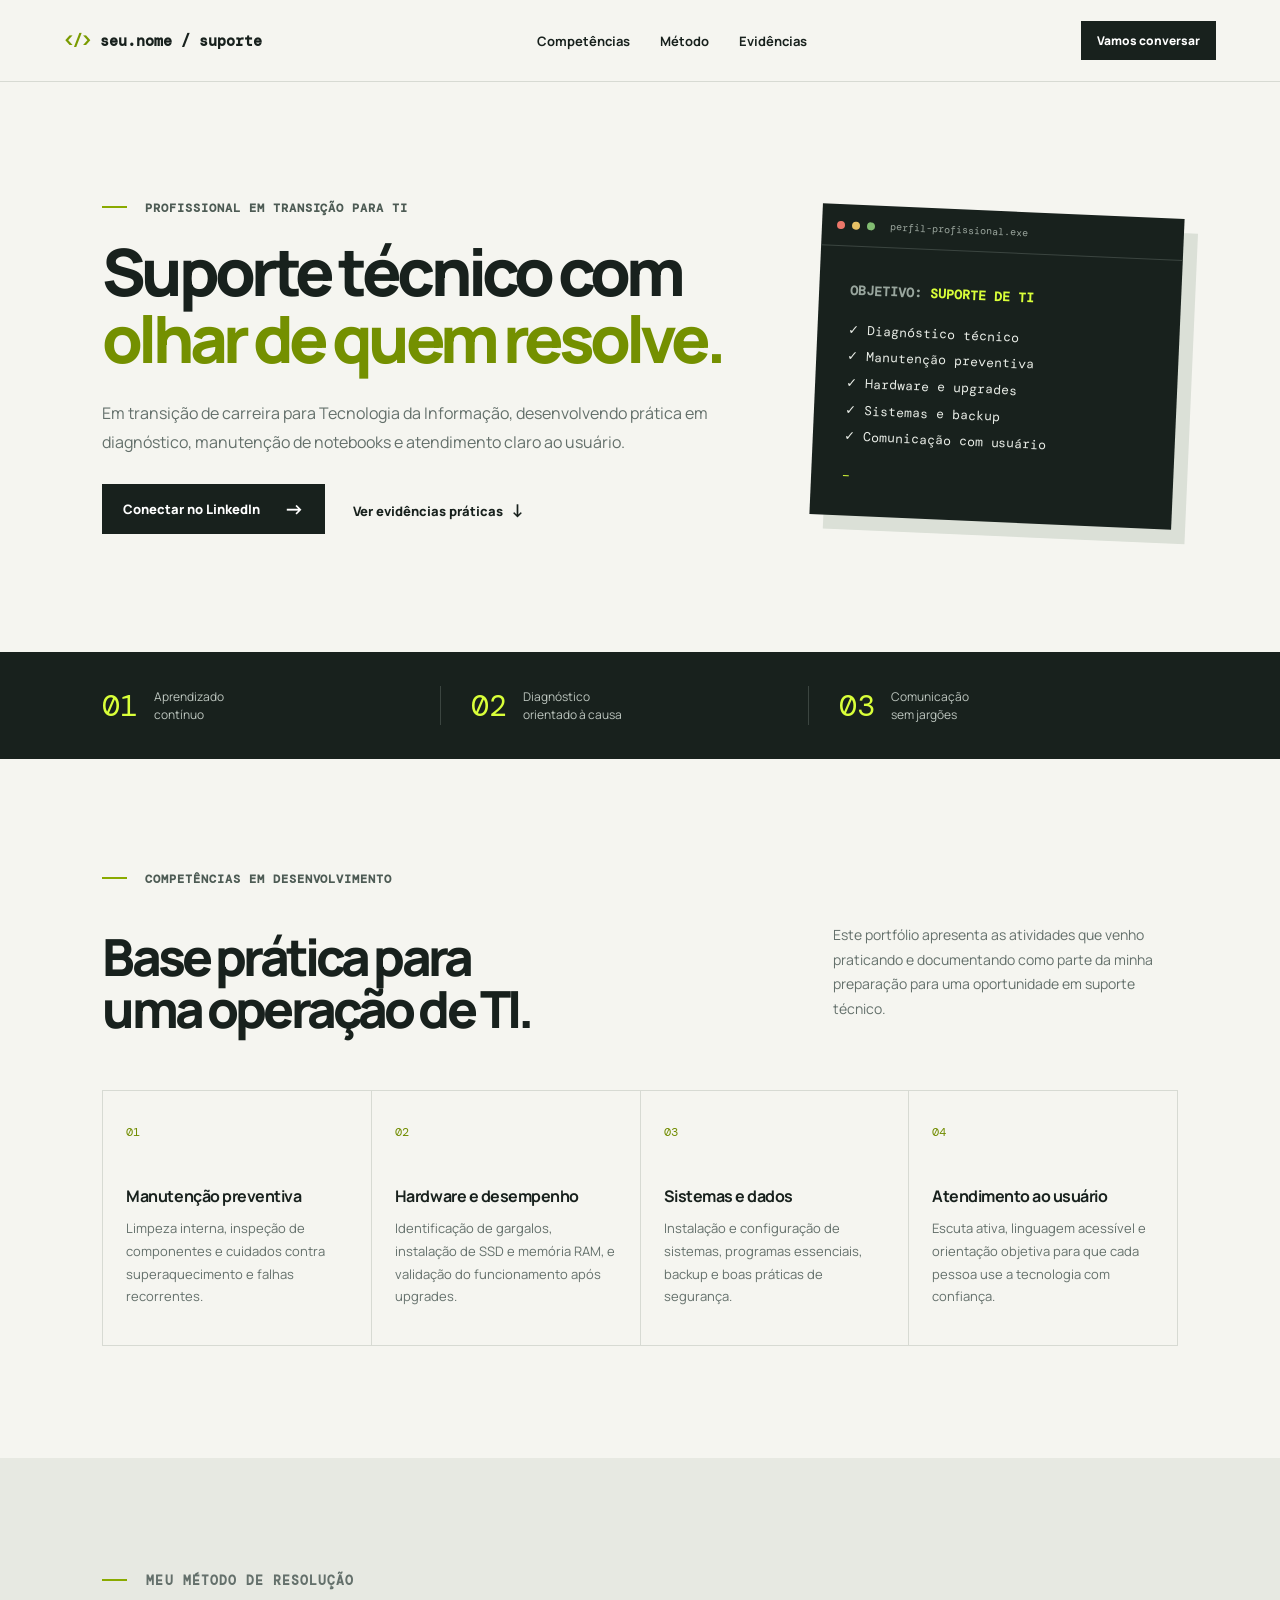
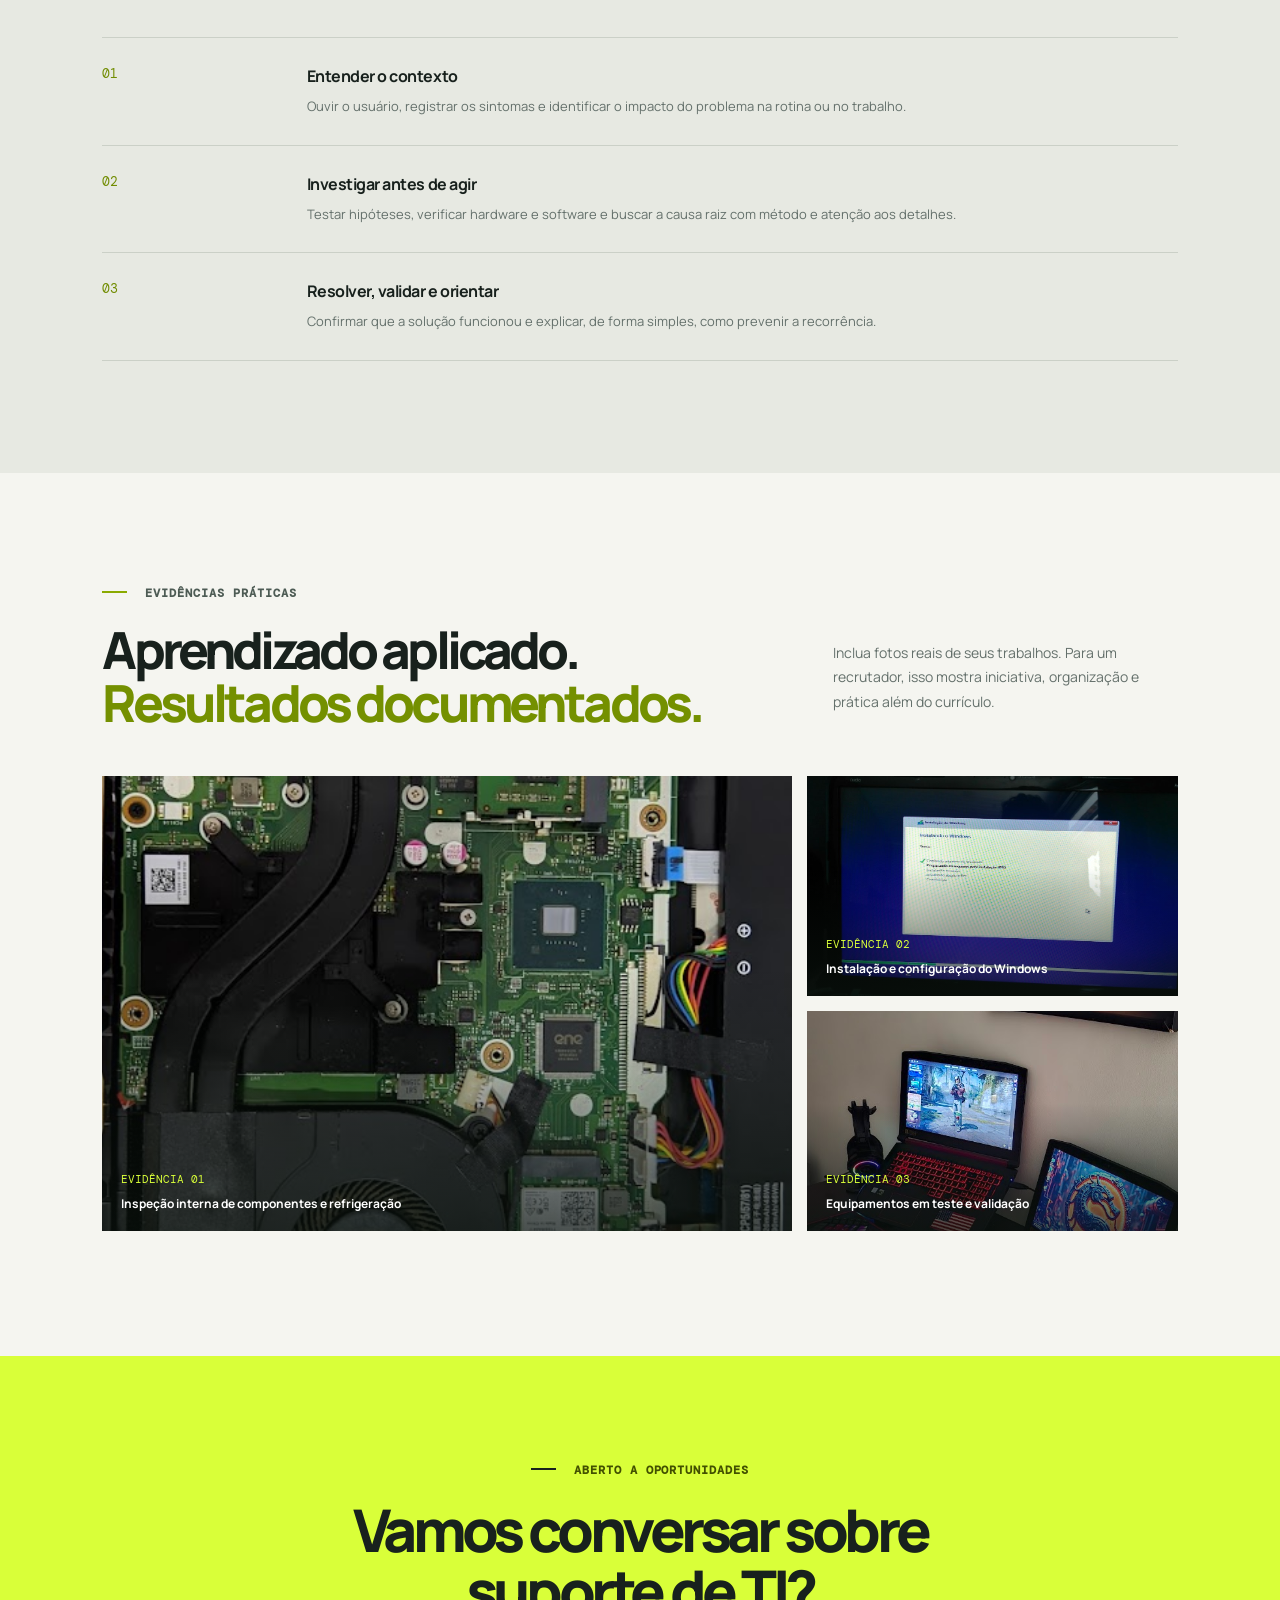
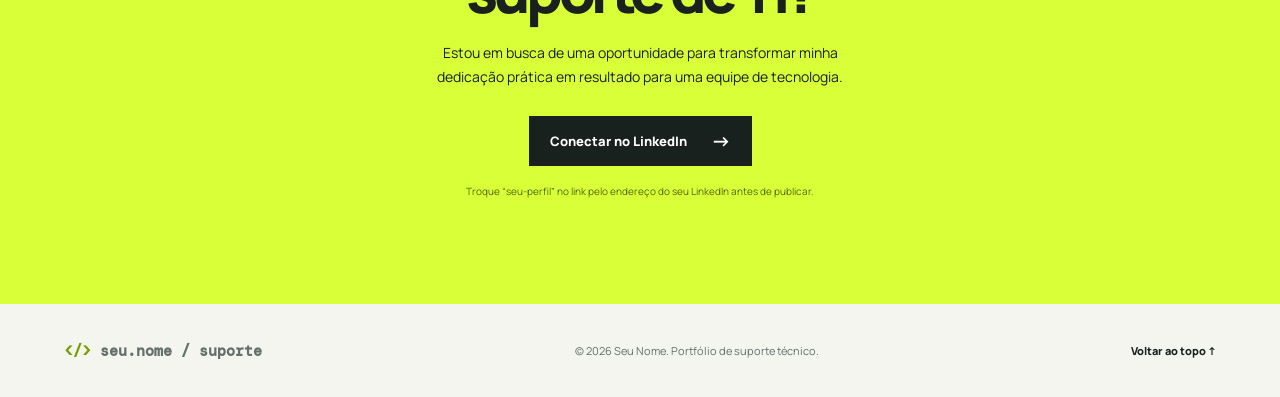
==== index.html @ 0bfc8af4 "Add files via upload" ====
<!doctype html>
<html lang="pt-BR">
  <head>
    <meta charset="UTF-8" />
    <meta name="viewport" content="width=device-width, initial-scale=1.0" />
    <meta name="description" content="Portfólio profissional de suporte técnico: diagnóstico, manutenção de notebooks e atendimento ao usuário." />
    <title>Seu Nome | Portfólio de Suporte Técnico</title>
    <link rel="preconnect" href="https://fonts.googleapis.com" />
    <link rel="preconnect" href="https://fonts.gstatic.com" crossorigin />
    <link href="https://fonts.googleapis.com/css2?family=DM+Mono&family=Manrope:wght@400;500;600;700;800&display=swap" rel="stylesheet" />
    <link rel="stylesheet" href="style.css" />
    <link rel="stylesheet" href="gallery.css" />
  </head>
  <body>
    <header class="topbar">
      <a class="brand" href="#inicio"><span>&lt;/&gt;</span> seu.nome / suporte</a>
      <nav aria-label="Navegação principal">
        <a href="#competencias">Competências</a>
        <a href="#metodo">Método</a>
        <a href="#projetos">Evidências</a>
      </nav>
      <a class="button button-small" href="#contato">Vamos conversar</a>
    </header>

    <main>
      <section class="hero" id="inicio">
        <div class="hero-copy">
          <p class="eyebrow"><span></span> PROFISSIONAL EM TRANSIÇÃO PARA TI</p>
          <h1>Suporte técnico com<br /><em>olhar de quem resolve.</em></h1>
          <p class="lead">Em transição de carreira para Tecnologia da Informação, desenvolvendo prática em diagnóstico, manutenção de notebooks e atendimento claro ao usuário.</p>
          <div class="actions">
            <a class="button" href="#contato">Conectar no LinkedIn <b>→</b></a>
            <a class="text-link" href="#projetos">Ver evidências práticas <b>↓</b></a>
          </div>
        </div>
        <aside class="terminal-card" aria-label="Resumo de serviços">
          <div class="terminal-top"><i></i><i></i><i></i><span>perfil-profissional.exe</span></div>
          <div class="terminal-content">
            <p><b>OBJETIVO:</b> <strong>SUPORTE DE TI</strong></p>
            <p>✓ Diagnóstico técnico</p>
            <p>✓ Manutenção preventiva</p>
            <p>✓ Hardware e upgrades</p>
            <p>✓ Sistemas e backup</p>
            <p>✓ Comunicação com usuário</p>
            <div class="cursor">_</div>
          </div>
        </aside>
      </section>

      <section class="numbers" aria-label="Destaques profissionais">
        <div><strong>01</strong><span>Aprendizado<br />contínuo</span></div>
        <div><strong>02</strong><span>Diagnóstico<br />orientado à causa</span></div>
        <div><strong>03</strong><span>Comunicação<br />sem jargões</span></div>
      </section>

      <section class="section" id="competencias">
        <p class="eyebrow"><span></span> COMPETÊNCIAS EM DESENVOLVIMENTO</p>
        <div class="section-heading"><h2>Base prática para<br />uma operação de TI.</h2><p>Este portfólio apresenta as atividades que venho praticando e documentando como parte da minha preparação para uma oportunidade em suporte técnico.</p></div>
        <div class="service-grid">
          <article><span class="icon">01</span><h3>Manutenção preventiva</h3><p>Limpeza interna, inspeção de componentes e cuidados contra superaquecimento e falhas recorrentes.</p></article>
          <article><span class="icon">02</span><h3>Hardware e desempenho</h3><p>Identificação de gargalos, instalação de SSD e memória RAM, e validação do funcionamento após upgrades.</p></article>
          <article><span class="icon">03</span><h3>Sistemas e dados</h3><p>Instalação e configuração de sistemas, programas essenciais, backup e boas práticas de segurança.</p></article>
          <article><span class="icon">04</span><h3>Atendimento ao usuário</h3><p>Escuta ativa, linguagem acessível e orientação objetiva para que cada pessoa use a tecnologia com confiança.</p></article>
        </div>
      </section>

      <section class="section process" id="metodo">
        <p class="eyebrow"><span></span> MEU MÉTODO DE RESOLUÇÃO</p>
        <ol>
          <li><b>01</b><div><h3>Entender o contexto</h3><p>Ouvir o usuário, registrar os sintomas e identificar o impacto do problema na rotina ou no trabalho.</p></div></li>
          <li><b>02</b><div><h3>Investigar antes de agir</h3><p>Testar hipóteses, verificar hardware e software e buscar a causa raiz com método e atenção aos detalhes.</p></div></li>
          <li><b>03</b><div><h3>Resolver, validar e orientar</h3><p>Confirmar que a solução funcionou e explicar, de forma simples, como prevenir a recorrência.</p></div></li>
        </ol>
      </section>

      <section class="section gallery" id="projetos">
        <p class="eyebrow"><span></span> EVIDÊNCIAS PRÁTICAS</p>
        <div class="section-heading"><h2>Aprendizado aplicado.<br /><em>Resultados documentados.</em></h2><p>Inclua fotos reais de seus trabalhos. Para um recrutador, isso mostra iniciativa, organização e prática além do currículo.</p></div>
        <div class="gallery-grid">
          <figure class="photo photo-one"><div><span>EVIDÊNCIA 01</span><small>Inspeção interna de componentes e refrigeração</small></div></figure>
          <figure class="photo photo-two"><div><span>EVIDÊNCIA 02</span><small>Instalação e configuração do Windows</small></div></figure>
          <figure class="photo photo-three"><div><span>EVIDÊNCIA 03</span><small>Equipamentos em teste e validação</small></div></figure>
        </div>
      </section>

      <section class="contact" id="contato">
        <p class="eyebrow"><span></span> ABERTO A OPORTUNIDADES</p>
        <h2>Vamos conversar sobre<br />suporte de TI?</h2>
        <p>Estou em busca de uma oportunidade para transformar minha dedicação prática em resultado para uma equipe de tecnologia.</p>
        <a class="button light" href="https://www.linkedin.com/in/seu-perfil" target="_blank" rel="noreferrer">Conectar no LinkedIn <b>→</b></a>
        <small>Troque “seu-perfil” no link pelo endereço do seu LinkedIn antes de publicar.</small>
      </section>
    </main>

    <footer><a class="brand" href="#inicio"><span>&lt;/&gt;</span> seu.nome / suporte</a><p>© <span id="year"></span> Seu Nome. Portfólio de suporte técnico.</p><a href="#inicio">Voltar ao topo ↑</a></footer>
    <script src="script.js"></script>
  </body>
</html>
---- style.css ----
:root{--bg:#f5f5f0;--ink:#18211d;--muted:#64706b;--lime:#d9ff39;--line:#d7dad3;--dark:#18211d}*{box-sizing:border-box}html{scroll-behavior:smooth}body{margin:0;background:var(--bg);color:var(--ink);font-family:Manrope,Arial,sans-serif}a{color:inherit;text-decoration:none}.topbar{height:82px;display:flex;align-items:center;justify-content:space-between;padding:0 max(5vw,30px);border-bottom:1px solid var(--line)}.brand{font-family:"DM Mono",monospace;font-weight:bold;font-size:15px}.brand span{color:#7a9b00}.topbar nav{display:flex;gap:30px;font-size:13px;font-weight:700}.topbar nav a:hover,.text-link:hover{color:#607d00}.button{display:inline-flex;align-items:center;gap:24px;padding:16px 21px;background:var(--dark);color:#fff;font-size:13px;font-weight:800}.button:hover{background:#3a453f}.button b{font-size:20px;line-height:10px}.button-small{padding:11px 16px;font-size:12px}.hero{min-height:570px;display:grid;grid-template-columns:1.28fr .72fr;gap:70px;align-items:center;padding:90px max(8vw,35px)}.eyebrow{font:12px "DM Mono",monospace;letter-spacing:.08em;font-weight:bold;color:#4d5b54;margin:0 0 22px}.eyebrow span{display:inline-block;width:25px;height:2px;margin:0 10px 4px 0;background:#8aaa00}.hero h1,.section h2,.contact h2{font-size:clamp(41px,5.1vw,76px);letter-spacing:-.075em;line-height:1.03;margin:0;font-weight:800}.hero h1 em,.gallery h2 em{color:#749000;font-style:normal}.lead{max-width:610px;color:var(--muted);font-size:16px;line-height:1.8;margin:27px 0}.actions{display:flex;align-items:center;gap:28px}.text-link{font-size:13px;font-weight:800}.text-link b{font-size:18px;margin-left:5px}.terminal-card{background:var(--dark);color:#e9ede7;box-shadow:14px 14px 0 #dbe0d7;transform:rotate(2.5deg);font:13px "DM Mono",monospace}.terminal-top{height:42px;border-bottom:1px solid #3b4540;display:flex;align-items:center;gap:7px;padding:0 15px}.terminal-top i{height:8px;width:8px;border-radius:50%;background:#ec776a}.terminal-top i:nth-child(2){background:#e7c165}.terminal-top i:nth-child(3){background:#82bd72}.terminal-top span{margin-left:8px;color:#9ba69e;font-size:10px}.terminal-content{padding:31px;line-height:2.05}.terminal-content p{margin:0}.terminal-content p:first-child{margin-bottom:13px;color:#99a69e}.terminal-content strong{color:var(--lime)}.cursor{color:var(--lime);margin-top:8px;animation:blink 1s steps(1) infinite}@keyframes blink{50%{opacity:0}}.numbers{background:var(--dark);color:#fff;display:grid;grid-template-columns:repeat(3,1fr);padding:34px max(8vw,35px);gap:30px}.numbers div{display:flex;gap:16px;align-items:center;border-right:1px solid #3b4540}.numbers div:last-child{border:0}.numbers strong{font:30px "DM Mono",monospace;color:var(--lime)}.numbers span{font-size:12px;line-height:1.5;color:#bdc6bf}.section{padding:112px max(8vw,35px)}.section-heading{display:flex;justify-content:space-between;gap:40px;align-items:end}.section h2{font-size:clamp(35px,4vw,56px)}.section-heading>p{max-width:345px;color:var(--muted);font-size:14px;line-height:1.75}.service-grid{margin-top:55px;display:grid;grid-template-columns:repeat(4,1fr);border-top:1px solid var(--line);border-left:1px solid var(--line)}.service-grid article{min-height:255px;padding:28px 23px;border-right:1px solid var(--line);border-bottom:1px solid var(--line)}.icon{font:12px "DM Mono",monospace;color:#718c00}.service-grid h3,.process h3{font-size:16px;margin:44px 0 10px;letter-spacing:-.03em}.service-grid p,.process p{font-size:13px;color:var(--muted);line-height:1.75;margin:0}.process{background:#e7e9e2}.process ol{list-style:none;padding:0;margin:44px 0 0;border-top:1px solid #cbd0c7}.process li{display:grid;grid-template-columns:19% 1fr;padding:27px 0;border-bottom:1px solid #cbd0c7}.process li>b{font:13px "DM Mono",monospace;color:#718c00}.process h3{margin:0 0 8px}.gallery{padding-bottom:125px}.gallery-grid{margin-top:48px;display:grid;grid-template-columns:1.3fr .7fr;grid-template-rows:220px 220px;gap:15px}.photo{margin:0;background-color:#dce0d7;position:relative;overflow:hidden}.photo:before{content:"";position:absolute;inset:0;background:linear-gradient(125deg,#3e4b44,#89998e 46%,#26312b);opacity:.85}.photo:after{content:"";position:absolute;inset:13%;border:1px solid #d9ff3977;background:repeating-linear-gradient(90deg,transparent 0 30px,#d9ff3914 31px 32px)}.photo-one{grid-row:span 2}.photo-two:before{background:linear-gradient(145deg,#9aa79c,#29342e 45%,#607068)}.photo-three:before{background:linear-gradient(145deg,#29342e,#acb8aa 56%,#4d5c53)}.photo div{position:absolute;z-index:1;bottom:18px;left:19px;color:#fff}.photo span{display:block;font:11px "DM Mono",monospace;color:var(--lime);margin-bottom:5px}.photo small{font-size:12px;font-weight:700}.contact{text-align:center;background:var(--lime);padding:106px 20px}.contact .eyebrow{color:#425000}.contact .eyebrow span{background:#18211d}.contact h2{font-size:clamp(36px,4.6vw,64px)}.contact>p:not(.eyebrow){font-size:14px;margin:19px auto 28px;max-width:450px;line-height:1.7}.light{background:var(--dark)}.contact small{display:block;margin-top:18px;font-size:10px;color:#566504}footer{display:flex;justify-content:space-between;align-items:center;padding:28px max(5vw,30px);font-size:11px;color:var(--muted)}footer a:last-child{font-weight:800;color:var(--ink)}@media(max-width:720px){.topbar nav{display:none}.topbar{padding:0 22px}.hero{grid-template-columns:1fr;padding:65px 28px;gap:50px}.terminal-card{max-width:400px;justify-self:center}.numbers{padding:30px 28px;grid-template-columns:1fr;gap:17px}.numbers div{padding-bottom:15px;border-right:0;border-bottom:1px solid #3b4540}.section{padding:75px 28px}.section-heading{display:block}.section-heading>p{margin-top:20px}.service-grid{grid-template-columns:1fr 1fr}.service-grid article{min-height:220px}.process li{grid-template-columns:55px 1fr}.gallery-grid{grid-template-columns:1fr;grid-template-rows:190px 190px 190px}.photo-one{grid-row:auto}footer{gap:16px;flex-wrap:wrap}.button-small{display:none}}@media(max-width:430px){.service-grid{grid-template-columns:1fr}.actions{gap:15px;flex-wrap:wrap}.hero h1{font-size:42px}}
---- gallery.css ----
.photo-one::before {
  background: url("images/manutencao-interna.jpg") center / cover;
  opacity: 1;
}

.photo-two::before {
  background: url("images/instalacao-windows.jpg") center / cover;
  opacity: 1;
}

.photo-three::before {
  background: url("images/equipamentos-em-teste.jpg") center / cover;
  opacity: 1;
}

.photo::after {
  inset: 0;
  border: 0;
  background: linear-gradient(0deg, rgba(10, 18, 13, .72), transparent 58%);
}
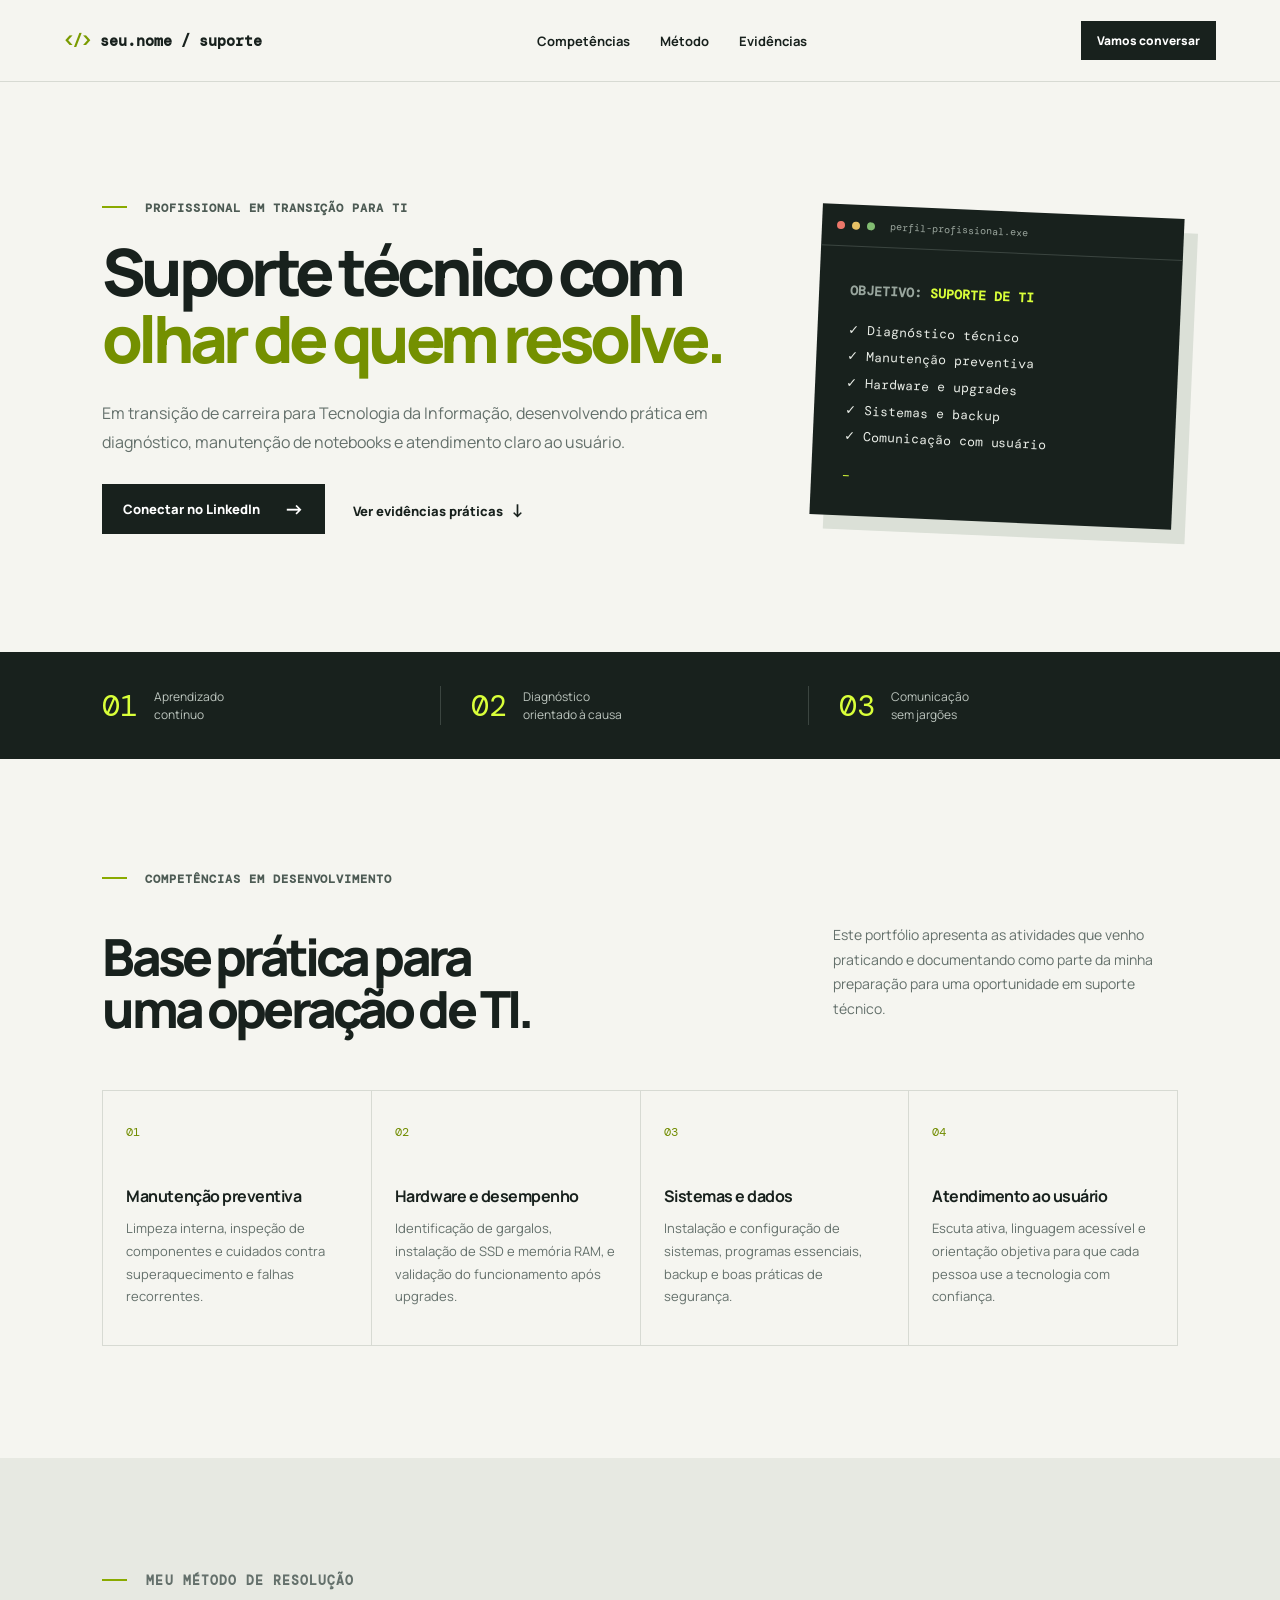
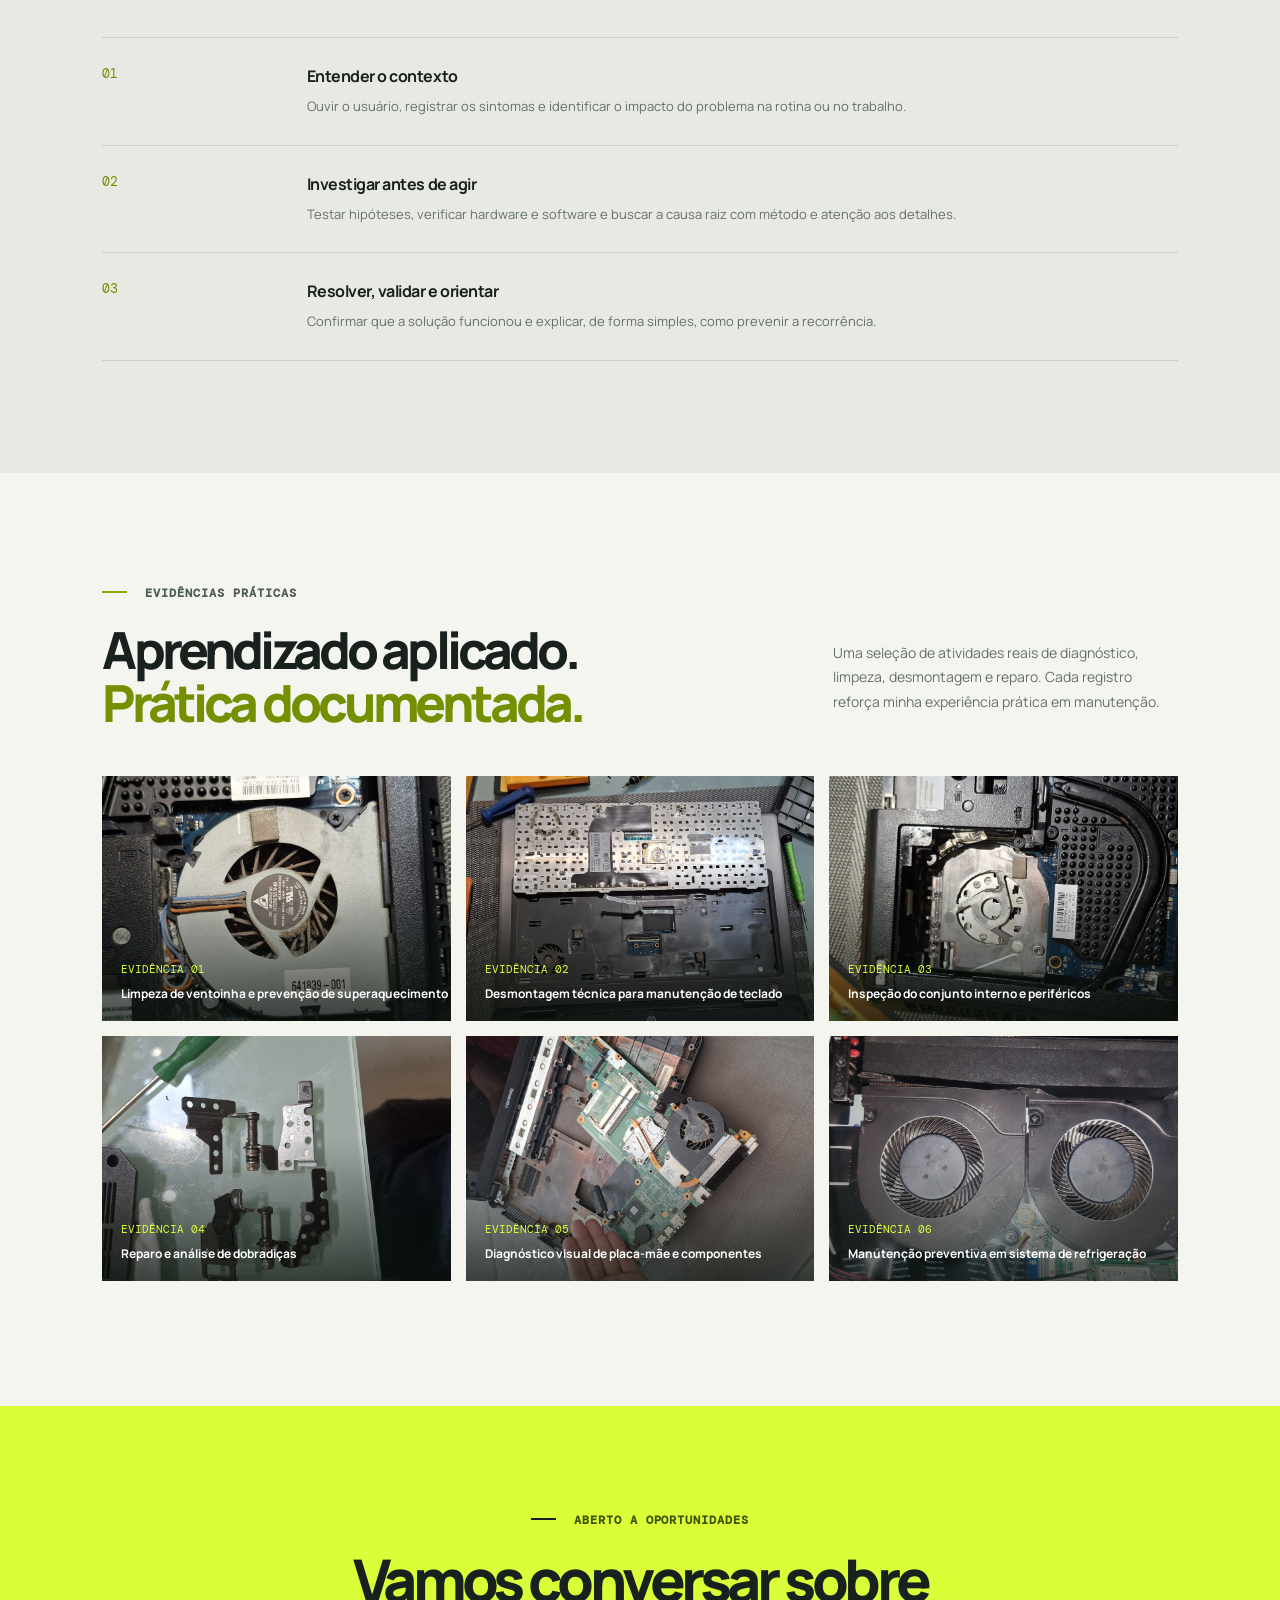
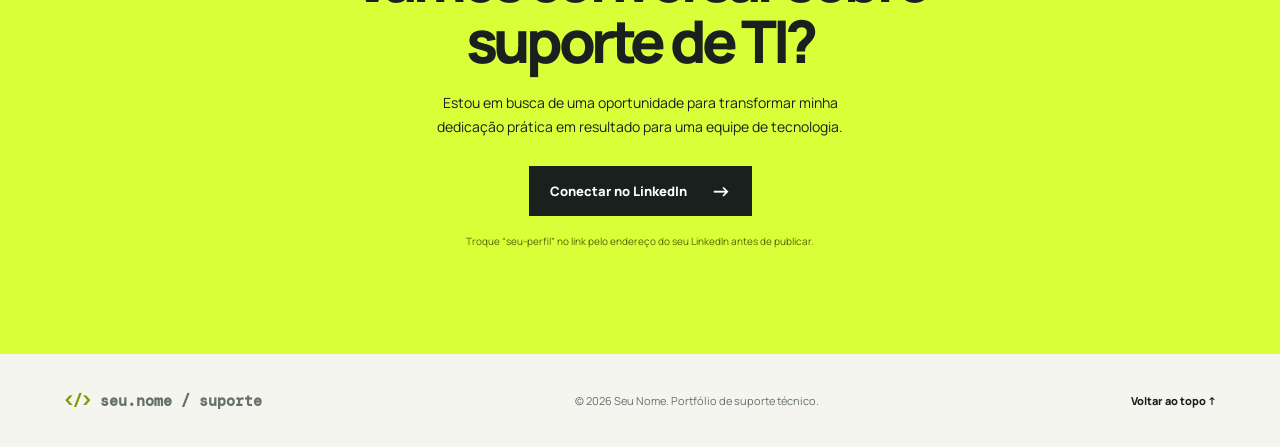
==== commit a819fa79: "Add files via upload" ====
--- a/index.html
+++ b/index.html
@@ -75,11 +75,14 @@
 
       <section class="section gallery" id="projetos">
         <p class="eyebrow"><span></span> EVIDÊNCIAS PRÁTICAS</p>
-        <div class="section-heading"><h2>Aprendizado aplicado.<br /><em>Resultados documentados.</em></h2><p>Inclua fotos reais de seus trabalhos. Para um recrutador, isso mostra iniciativa, organização e prática além do currículo.</p></div>
+        <div class="section-heading"><h2>Aprendizado aplicado.<br /><em>Prática documentada.</em></h2><p>Uma seleção de atividades reais de diagnóstico, limpeza, desmontagem e reparo. Cada registro reforça minha experiência prática em manutenção.</p></div>
         <div class="gallery-grid">
-          <figure class="photo photo-one"><div><span>EVIDÊNCIA 01</span><small>Inspeção interna de componentes e refrigeração</small></div></figure>
-          <figure class="photo photo-two"><div><span>EVIDÊNCIA 02</span><small>Instalação e configuração do Windows</small></div></figure>
-          <figure class="photo photo-three"><div><span>EVIDÊNCIA 03</span><small>Equipamentos em teste e validação</small></div></figure>
+          <figure class="photo evidence evidence-one"><div><span>EVIDÊNCIA 01</span><small>Limpeza de ventoinha e prevenção de superaquecimento</small></div></figure>
+          <figure class="photo evidence evidence-two"><div><span>EVIDÊNCIA 02</span><small>Desmontagem técnica para manutenção de teclado</small></div></figure>
+          <figure class="photo evidence evidence-three"><div><span>EVIDÊNCIA 03</span><small>Inspeção do conjunto interno e periféricos</small></div></figure>
+          <figure class="photo evidence evidence-four"><div><span>EVIDÊNCIA 04</span><small>Reparo e análise de dobradiças</small></div></figure>
+          <figure class="photo evidence evidence-five"><div><span>EVIDÊNCIA 05</span><small>Diagnóstico visual de placa-mãe e componentes</small></div></figure>
+          <figure class="photo evidence evidence-six"><div><span>EVIDÊNCIA 06</span><small>Manutenção preventiva em sistema de refrigeração</small></div></figure>
         </div>
       </section>
 
--- a/gallery.css
+++ b/gallery.css
@@ -1,20 +1,22 @@
-.photo-one::before {
-  background: url("images/manutencao-interna.jpg") center / cover;
-  opacity: 1;
+.gallery-grid {
+  grid-template-columns: repeat(3, 1fr);
+  grid-template-rows: repeat(2, 245px);
 }
 
-.photo-two::before {
-  background: url("images/instalacao-windows.jpg") center / cover;
-  opacity: 1;
-}
-
-.photo-three::before {
-  background: url("images/equipamentos-em-teste.jpg") center / cover;
-  opacity: 1;
-}
+.evidence::before { opacity: 1; }
+.evidence-one::before { background: url("images/limpeza-ventoinha.jpg") center / cover; }
+.evidence-two::before { background: url("images/desmontagem-teclado.jpg") center / cover; }
+.evidence-three::before { background: url("images/manutencao-interna-detalhe.jpg") center / cover; }
+.evidence-four::before { background: url("images/reparo-dobradica.jpg") center / cover; }
+.evidence-five::before { background: url("images/diagnostico-placa.jpg") center / cover; }
+.evidence-six::before { background: url("images/limpeza-dupla-ventoinha.jpg") center / cover; }
 
 .photo::after {
   inset: 0;
   border: 0;
   background: linear-gradient(0deg, rgba(10, 18, 13, .72), transparent 58%);
 }
+
+@media (max-width: 720px) {
+  .gallery-grid { grid-template-columns: 1fr; grid-template-rows: repeat(6, 220px); }
+}
